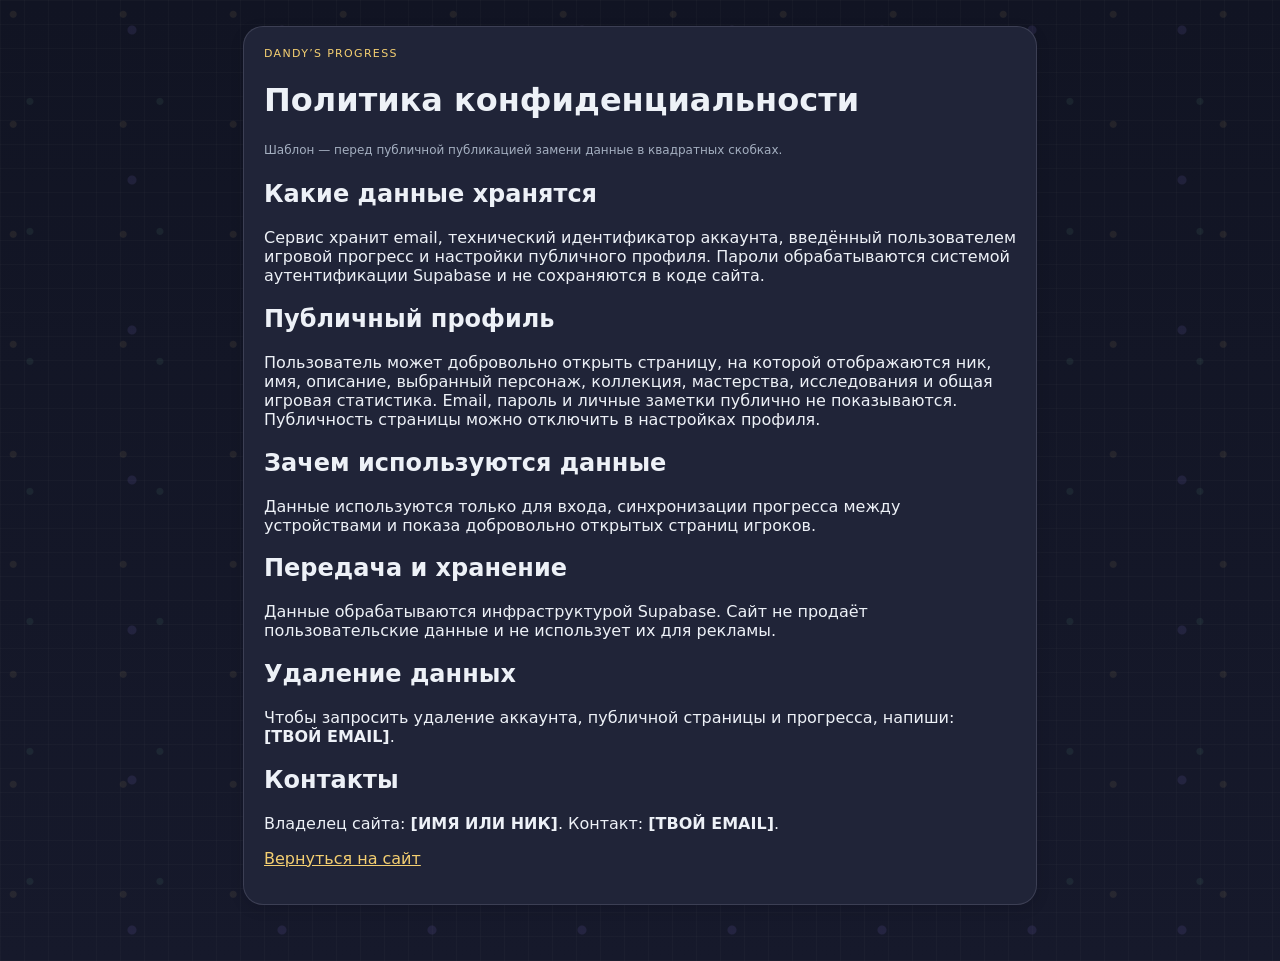
==== privacy.html @ 9b7c41fd "Add files via upload" ====
<!doctype html>
<html lang="ru">
<head>
  <meta charset="utf-8">
  <meta name="viewport" content="width=device-width,initial-scale=1">
  <title>Политика конфиденциальности — Dandy’s Progress</title>
  <link rel="stylesheet" href="styles.css">
</head>
<body>
  <main class="page active" style="max-width:850px">
    <div class="panel">
      <p class="eyebrow">Dandy’s Progress</p>
      <h1>Политика конфиденциальности</h1>
      <p class="note">Шаблон — перед публичной публикацией замени данные в квадратных скобках.</p>

      <h2>Какие данные хранятся</h2>
      <p>Сервис хранит email, технический идентификатор аккаунта, введённый пользователем игровой прогресс и настройки публичного профиля. Пароли обрабатываются системой аутентификации Supabase и не сохраняются в коде сайта.</p>

      <h2>Публичный профиль</h2>
      <p>Пользователь может добровольно открыть страницу, на которой отображаются ник, имя, описание, выбранный персонаж, коллекция, мастерства, исследования и общая игровая статистика. Email, пароль и личные заметки публично не показываются. Публичность страницы можно отключить в настройках профиля.</p>

      <h2>Зачем используются данные</h2>
      <p>Данные используются только для входа, синхронизации прогресса между устройствами и показа добровольно открытых страниц игроков.</p>

      <h2>Передача и хранение</h2>
      <p>Данные обрабатываются инфраструктурой Supabase. Сайт не продаёт пользовательские данные и не использует их для рекламы.</p>

      <h2>Удаление данных</h2>
      <p>Чтобы запросить удаление аккаунта, публичной страницы и прогресса, напиши: <strong>[ТВОЙ EMAIL]</strong>.</p>

      <h2>Контакты</h2>
      <p>Владелец сайта: <strong>[ИМЯ ИЛИ НИК]</strong>. Контакт: <strong>[ТВОЙ EMAIL]</strong>.</p>
      <p><a href="index.html" style="color:var(--accent-warm)">Вернуться на сайт</a></p>
    </div>
  </main>
</body>
</html>
---- styles.css ----
:root {
  --bg: #11131a;
  --bg-2: #171a22;
  --panel: #1b1f29;
  --panel-2: #222735;
  --panel-3: #2a3040;
  --panel-4: #31384b;
  --text: #edf1f7;
  --muted: #a4afc0;
  --muted-2: #7f8899;
  --line: #313847;
  --line-soft: rgba(255,255,255,.06);
  --accent: #8e79ff;
  --accent-strong: #775ef3;
  --accent-soft: rgba(142,121,255,.14);
  --accent-warm: #f5c56f;
  --green: #67d49b;
  --yellow: #f0c86c;
  --red: #ef8a91;
  --cyan: #7ec7ff;
  --shadow-sm: 0 4px 14px rgba(7, 10, 18, .14);
  --shadow-md: 0 10px 26px rgba(7, 10, 18, .22);
  --shadow-lg: 0 16px 40px rgba(7, 10, 18, .28);
  --radius-sm: 12px;
  --radius-md: 16px;
  --radius-lg: 22px;
  font-family: Inter, ui-sans-serif, system-ui, -apple-system, BlinkMacSystemFont, "Segoe UI", sans-serif;
}

* { box-sizing: border-box; }
html { color-scheme: dark; scroll-behavior: smooth; }
body {
  margin: 0;
  min-height: 100vh;
  color: var(--text);
  background:
    linear-gradient(rgba(255,255,255,.02) 1px, transparent 1px),
    linear-gradient(90deg, rgba(255,255,255,.02) 1px, transparent 1px),
    linear-gradient(180deg, #11131a 0%, #131722 100%);
  background-size: 22px 22px, 22px 22px, auto;
}

button, input, select, textarea { font: inherit; }
button { color: inherit; }
img { max-width: 100%; }

::-webkit-scrollbar { width: 10px; height: 10px; }
::-webkit-scrollbar-thumb { background: #394154; border-radius: 999px; }
::-webkit-scrollbar-track { background: #161921; }

.app-shell {
  min-height: 100vh;
  display: grid;
  grid-template-columns: 268px minmax(0, 1fr);
}

.sidebar {
  position: sticky;
  top: 0;
  height: 100vh;
  display: flex;
  flex-direction: column;
  padding: 22px 18px;
  background: rgba(23, 26, 34, .96);
  border-right: 1px solid var(--line);
  z-index: 20;
}

.brand {
  display: flex;
  align-items: center;
  gap: 12px;
  padding: 2px 8px 22px;
  margin-bottom: 10px;
  border-bottom: 1px solid var(--line-soft);
}

.brand-mark {
  width: 46px;
  height: 46px;
  border-radius: 14px;
  display: grid;
  place-items: center;
  background: #f1c96f;
  color: #242020;
  font-weight: 900;
  letter-spacing: .04em;
  box-shadow: inset 0 -3px 0 rgba(0,0,0,.16), var(--shadow-sm);
}

.brand strong {
  display: block;
  font-size: 15px;
  letter-spacing: -.01em;
}

.brand small {
  display: block;
  margin-top: 4px;
  color: var(--muted);
}

.nav {
  display: grid;
  gap: 6px;
}

.nav-btn {
  width: 100%;
  border: 1px solid transparent;
  background: transparent;
  padding: 12px 13px;
  border-radius: 14px;
  text-align: left;
  color: var(--muted);
  cursor: pointer;
  display: flex;
  align-items: center;
  gap: 12px;
  transition: background .18s ease, border-color .18s ease, color .18s ease, transform .18s ease;
}

.nav-btn span {
  width: 22px;
  text-align: center;
  color: var(--accent-warm);
  opacity: .85;
}

.nav-btn:hover {
  background: rgba(255,255,255,.03);
  border-color: var(--line-soft);
  color: var(--text);
}

.nav-btn.active {
  color: var(--text);
  background: rgba(142,121,255,.12);
  border-color: rgba(142,121,255,.28);
  box-shadow: inset 3px 0 0 var(--accent);
}

.sidebar-footer {
  margin-top: auto;
  padding: 16px 8px 4px;
  color: var(--muted-2);
  font-size: 12px;
  line-height: 1.55;
  border-top: 1px solid var(--line-soft);
}

.sidebar-footer .ghost-btn { display: none; margin-top: 12px; width: 100%; }

.main { min-width: 0; }

.topbar {
  position: sticky;
  top: 0;
  z-index: 10;
  display: flex;
  align-items: center;
  justify-content: space-between;
  gap: 16px;
  padding: 18px 28px;
  background: rgba(17, 19, 26, .94);
  border-bottom: 1px solid var(--line);
}

.topbar h1 {
  margin: 0 0 4px;
  font-size: 24px;
  letter-spacing: -.03em;
}

.topbar p {
  margin: 0;
  color: var(--muted);
  font-size: 13px;
}

.top-actions {
  display: flex;
  align-items: center;
  gap: 10px;
  flex-wrap: wrap;
  justify-content: flex-end;
}

.save-state {
  color: var(--muted);
  font-size: 12px;
}

.menu-btn {
  display: none;
  width: 42px;
  height: 42px;
  border-radius: 12px;
  border: 1px solid var(--line);
  background: var(--panel);
}

.page {
  display: none;
  max-width: 1480px;
  margin: 0 auto;
  padding: 26px 28px 56px;
}

.page.active {
  display: block;
  animation: fade .18s ease;
}

@keyframes fade {
  from { opacity: .35; transform: translateY(4px); }
}

.hero,
.panel,
.entity-card,
.achievement,
.data-card,
.dialog-card,
.stat-card,
.account-card,
.auth-notice {
  background: var(--panel);
  border: 1px solid var(--line);
  box-shadow: var(--shadow-sm);
}

.hero {
  position: relative;
  overflow: hidden;
  border-radius: 24px;
  padding: 26px;
  background:
    linear-gradient(180deg, rgba(255,255,255,.02), rgba(255,255,255,0)),
    var(--panel);
}

.hero::before {
  content: "";
  position: absolute;
  inset: 0 auto auto 0;
  width: 100%;
  height: 5px;
  background: linear-gradient(90deg, var(--accent), #bbaeff 58%, var(--accent-warm));
}

.hero::after {
  content: "fan tracker";
  position: absolute;
  top: 20px;
  right: 22px;
  font-size: 11px;
  letter-spacing: .12em;
  text-transform: uppercase;
  color: var(--muted-2);
}

.hero h2 {
  margin: 0 0 8px;
  max-width: 760px;
  font-size: 29px;
  line-height: 1.18;
  letter-spacing: -.03em;
}

.hero p {
  margin: 0;
  max-width: 760px;
  color: var(--muted);
  line-height: 1.65;
}

.eyebrow {
  margin: 0 0 10px;
  font-size: 11px;
  letter-spacing: .12em;
  text-transform: uppercase;
  color: var(--accent-warm);
}

.stat-grid {
  display: grid;
  grid-template-columns: repeat(4, minmax(0, 1fr));
  gap: 14px;
  margin: 18px 0;
}

.stat-card {
  position: relative;
  min-height: 118px;
  border-radius: 18px;
  padding: 18px;
  overflow: hidden;
}

.stat-card::before {
  content: "";
  position: absolute;
  top: 0;
  left: 0;
  width: 100%;
  height: 4px;
  background: linear-gradient(90deg, var(--accent) 0%, rgba(142,121,255,0) 100%);
}

.stat-card .label {
  color: var(--muted);
  font-size: 12px;
}

.stat-card .value {
  margin-top: 10px;
  font-size: 31px;
  font-weight: 800;
  letter-spacing: -.03em;
}

.stat-card .hint {
  margin-top: 6px;
  color: var(--muted-2);
  font-size: 11px;
  line-height: 1.4;
}

.stat-card .spark {
  position: absolute;
  top: 14px;
  right: 14px;
  font-size: 18px;
  opacity: .8;
  background: rgba(255,255,255,.03);
  border: 1px solid var(--line-soft);
  border-radius: 10px;
  width: 34px;
  height: 34px;
  display: grid;
  place-items: center;
}

.grid-2 {
  display: grid;
  grid-template-columns: minmax(0, 1.25fr) minmax(280px, .75fr);
  gap: 18px;
}

.panel {
  border-radius: 20px;
  padding: 20px;
}

.panel-head {
  display: flex;
  align-items: flex-start;
  justify-content: space-between;
  gap: 14px;
  margin-bottom: 16px;
}

.panel h3 {
  margin: 0;
  font-size: 17px;
  letter-spacing: -.01em;
}

.panel-sub {
  margin-top: 4px;
  color: var(--muted);
  font-size: 12px;
}

.toolbar {
  display: flex;
  align-items: center;
  gap: 10px;
  flex-wrap: wrap;
  margin-bottom: 18px;
}

.search { flex: 1 1 240px; }
.search input { width: 100%; }

input,
select,
textarea {
  width: 100%;
  border: 1px solid var(--line);
  background: var(--panel-2);
  color: var(--text);
  border-radius: 12px;
  padding: 11px 12px;
  outline: none;
  transition: border-color .18s ease, box-shadow .18s ease, background .18s ease;
}

input:hover,
select:hover,
textarea:hover { background: var(--panel-3); }

input:focus,
select:focus,
textarea:focus {
  border-color: rgba(142,121,255,.75);
  box-shadow: 0 0 0 3px rgba(142,121,255,.12);
  background: var(--panel-3);
}

.filter-tabs {
  display: flex;
  flex-wrap: wrap;
  gap: 6px;
}

.filter-btn {
  border: 1px solid var(--line);
  background: var(--panel);
  color: var(--muted);
  padding: 8px 12px;
  border-radius: 999px;
  cursor: pointer;
}

.filter-btn:hover {
  border-color: var(--panel-4);
  color: var(--text);
}

.filter-btn.active {
  color: #17131f;
  background: var(--accent-warm);
  border-color: transparent;
  font-weight: 700;
}

.card-grid {
  display: grid;
  grid-template-columns: repeat(auto-fill, minmax(254px, 1fr));
  gap: 14px;
}

.entity-card {
  border-radius: 18px;
  padding: 16px;
  display: flex;
  flex-direction: column;
  gap: 14px;
  transition: transform .18s ease, border-color .18s ease, box-shadow .18s ease;
}

.entity-card:hover {
  transform: translateY(-2px);
  border-color: rgba(142,121,255,.22);
  box-shadow: var(--shadow-md);
}

.entity-top {
  display: flex;
  align-items: center;
  gap: 12px;
}

.avatar {
  flex: 0 0 auto;
  width: 48px;
  height: 48px;
  display: grid;
  place-items: center;
  border-radius: 14px;
  font-weight: 900;
  background: #f1c96f;
  color: #26201f;
  border: 1px solid rgba(255,255,255,.06);
}

.avatar.twisted {
  background: #b16a9a;
  color: #fff;
}

.entity-name {
  min-width: 0;
}

.entity-name strong {
  display: block;
  font-size: 14px;
  white-space: nowrap;
  overflow: hidden;
  text-overflow: ellipsis;
}

.entity-name small {
  color: var(--muted);
}

.badges {
  margin-left: auto;
  display: flex;
  gap: 5px;
  flex-wrap: wrap;
  justify-content: flex-end;
}

.badge {
  border-radius: 999px;
  border: 1px solid var(--line);
  padding: 4px 7px;
  font-size: 10px;
  color: var(--muted);
  background: rgba(255,255,255,.02);
}

.badge.good {
  color: var(--green);
  border-color: rgba(103,212,155,.25);
  background: rgba(103,212,155,.08);
}

.badge.warn { color: var(--yellow); }
.badge.pink { color: #f3b0cf; }

.check-row {
  display: grid;
  grid-template-columns: repeat(3, 1fr);
  gap: 7px;
}

.check-chip { position: relative; }
.check-chip input { position: absolute; opacity: 0; pointer-events: none; }

.check-chip span {
  display: block;
  border: 1px solid var(--line);
  border-radius: 11px;
  padding: 8px 7px;
  text-align: center;
  font-size: 11px;
  color: var(--muted);
  cursor: pointer;
  user-select: none;
  background: var(--panel-2);
}

.check-chip input:checked + span {
  color: #102314;
  background: var(--green);
  border-color: transparent;
  font-weight: 700;
}

.progress-wrap { display: grid; gap: 7px; }

.progress-meta {
  display: flex;
  justify-content: space-between;
  gap: 10px;
  color: var(--muted);
  font-size: 11px;
}

.progress {
  height: 8px;
  background: rgba(255,255,255,.06);
  border-radius: 999px;
  overflow: hidden;
}

.progress > span {
  display: block;
  height: 100%;
  border-radius: inherit;
  background: linear-gradient(90deg, var(--accent), #b19eff);
}

.card-actions {
  display: flex;
  gap: 8px;
  margin-top: auto;
}

.card-actions button { flex: 1; }

.primary-btn,
.secondary-btn,
.danger-btn,
.ghost-btn,
.icon-btn {
  border-radius: 12px;
  padding: 10px 14px;
  border: 1px solid transparent;
  cursor: pointer;
  transition: transform .15s ease, background .18s ease, border-color .18s ease, filter .18s ease;
}

.primary-btn:hover,
.secondary-btn:hover,
.danger-btn:hover,
.ghost-btn:hover,
.icon-btn:hover { transform: translateY(-1px); }

.primary-btn {
  color: #17131f;
  font-weight: 800;
  background: var(--accent-warm);
  box-shadow: inset 0 -2px 0 rgba(0,0,0,.16);
}

.primary-btn:hover { filter: brightness(1.05); }
.primary-btn.compact { padding: 8px 12px; }

.secondary-btn {
  background: var(--panel-3);
  border-color: var(--line);
}

.ghost-btn {
  background: transparent;
  border-color: var(--line);
  color: var(--muted);
}

.danger-btn {
  color: var(--red);
  background: rgba(239,138,145,.08);
  border-color: rgba(239,138,145,.24);
}

.icon-btn {
  width: 38px;
  height: 38px;
  padding: 0;
  font-size: 22px;
  background: var(--panel-2);
  border-color: var(--line);
}

.research-row {
  display: flex;
  align-items: center;
  gap: 8px;
}

.research-row input[type=number] {
  width: 78px;
  text-align: center;
}

.research-row input[type=range] {
  flex: 1;
  padding: 0;
  accent-color: var(--accent);
}

.achievement-list {
  display: grid;
  gap: 10px;
}

.achievement {
  display: grid;
  grid-template-columns: auto 1fr minmax(150px, 260px) auto;
  gap: 14px;
  align-items: center;
  border-radius: 16px;
  padding: 14px;
}

.achievement.done {
  border-color: rgba(103,212,155,.26);
  opacity: .8;
}

.achievement-check {
  width: 24px;
  height: 24px;
  accent-color: var(--green);
}

.achievement h4 {
  margin: 0 0 4px;
  font-size: 14px;
}

.achievement p {
  margin: 0;
  color: var(--muted);
  font-size: 11px;
}

.achievement .tier {
  font-size: 10px;
  color: var(--yellow);
}

.achievement-progress {
  display: grid;
  gap: 5px;
}

.inline-progress {
  display: flex;
  align-items: center;
  gap: 7px;
}

.inline-progress input {
  width: 90px;
  padding: 7px 8px;
}

.empty {
  text-align: center;
  color: var(--muted);
  padding: 40px 20px;
  border: 1px dashed var(--line);
  border-radius: 18px;
}

.list-mini {
  display: grid;
  gap: 10px;
}

.mini-row {
  display: grid;
  grid-template-columns: 1fr auto;
  gap: 12px;
  padding: 10px 0;
  border-bottom: 1px solid var(--line-soft);
}

.mini-row:last-child { border-bottom: 0; }

.mini-row small {
  display: block;
  margin-top: 3px;
  color: var(--muted);
}

.dialog {
  width: min(820px, calc(100vw - 26px));
  max-height: calc(100vh - 30px);
  padding: 0;
  border: 0;
  background: transparent;
}

.dialog::backdrop {
  background: rgba(7, 9, 15, .72);
  backdrop-filter: blur(4px);
}

.dialog-card {
  border-radius: 22px;
  padding: 22px;
  max-height: calc(100vh - 30px);
  overflow: auto;
  box-shadow: var(--shadow-lg);
}

.dialog-head {
  display: flex;
  align-items: flex-start;
  justify-content: space-between;
  gap: 16px;
  margin-bottom: 20px;
}

.dialog-head h2 { margin: 3px 0 0; }
.dialog-actions { display: flex; justify-content: flex-end; gap: 10px; margin-top: 20px; }
.mastery-head { display: flex; gap: 10px; flex-wrap: wrap; margin-bottom: 18px; }
.task-list { display: grid; gap: 10px; }

.task-row {
  display: grid;
  grid-template-columns: minmax(180px, 1fr) 100px 20px 100px 38px;
  gap: 8px;
  align-items: center;
}

.task-row .task-label {
  font-size: 13px;
  line-height: 1.45;
}

.task-row .slash {
  text-align: center;
  color: var(--muted);
}

.task-row input { width: 100%; }
.task-row .remove-task { padding: 0; height: 38px; }

.form-grid {
  display: grid;
  grid-template-columns: 1fr 1fr;
  gap: 14px;
}

.form-grid label {
  display: grid;
  gap: 7px;
  color: var(--muted);
  font-size: 12px;
}

.span-2 { grid-column: span 2; }

.data-actions {
  display: grid;
  grid-template-columns: repeat(3, 1fr);
  gap: 12px;
}

.data-card {
  border-radius: 16px;
  padding: 18px;
  background: var(--panel-2);
}

.data-card h4 { margin: 0 0 7px; }

.data-card p {
  min-height: 54px;
  color: var(--muted);
  font-size: 12px;
  line-height: 1.55;
}

.note {
  color: var(--muted);
  font-size: 12px;
  line-height: 1.6;
}

.toast {
  position: fixed;
  right: 18px;
  bottom: 18px;
  z-index: 99;
  padding: 12px 15px;
  border-radius: 12px;
  background: var(--panel-3);
  border: 1px solid var(--line);
  box-shadow: var(--shadow-lg);
  animation: toastIn .2s ease;
}

@keyframes toastIn {
  from { opacity: 0; transform: translateY(8px); }
}

/* artwork and cloud accounts */
.account-btn { white-space: nowrap; }

.entity-image {
  width: 64px;
  height: 64px;
  padding: 5px;
  overflow: hidden;
  border-radius: 16px;
  background: linear-gradient(180deg, #2a3040, #232837);
  border: 1px solid var(--line);
}

.entity-image.twisted {
  background: linear-gradient(180deg, #433052, #33283f);
}

.entity-image img {
  display: block;
  width: 100%;
  height: 100%;
  object-fit: contain;
  filter: drop-shadow(0 4px 7px rgba(0,0,0,.35));
}

.entity-image span {
  width: 100%;
  height: 100%;
  display: none;
  place-items: center;
  font-weight: 900;
  color: var(--text);
}

.entity-image span:not([hidden]) { display: grid; }

.auth-dialog { width: min(560px, calc(100vw - 26px)); }
.auth-view { display: grid; gap: 16px; }

.auth-notice {
  border-radius: 16px;
  padding: 17px;
  background: var(--panel-2);
}

.auth-notice p {
  margin: 8px 0 0;
  color: var(--muted);
  line-height: 1.55;
}

.auth-notice code { color: var(--cyan); }
.auth-actions { flex-wrap: wrap; }
.auth-actions button { min-width: 150px; }

.auth-message {
  min-height: 20px;
  margin-top: 12px;
  color: var(--yellow);
  font-size: 12px;
  line-height: 1.5;
}

.auth-message.error { color: var(--red); }
.auth-message.good { color: var(--green); }

.account-card {
  display: flex;
  align-items: center;
  gap: 14px;
  border-radius: 16px;
  padding: 16px;
  background: var(--panel-2);
}

.account-avatar {
  width: 48px;
  height: 48px;
  display: grid;
  place-items: center;
  border-radius: 15px;
  font-size: 20px;
  font-weight: 900;
  color: #1f1b22;
  background: var(--accent-warm);
}

.account-card small {
  display: block;
  margin-top: 5px;
  color: var(--muted);
}

.cloud-panel { border-color: rgba(126,199,255,.24); }

@media (max-width: 1100px) {
  .stat-grid { grid-template-columns: repeat(2, 1fr); }
  .grid-2 { grid-template-columns: 1fr; }
  .data-actions { grid-template-columns: 1fr; }
}

@media (max-width: 760px) {
  .app-shell { grid-template-columns: 1fr; }

  .sidebar {
    position: fixed;
    left: 0;
    top: 0;
    width: min(310px, 88vw);
    transform: translateX(-105%);
    transition: transform .22s ease;
    box-shadow: var(--shadow-lg);
  }

  .sidebar.open { transform: translateX(0); }
  .sidebar-footer .ghost-btn { display: block; }
  .menu-btn { display: block; flex: 0 0 auto; }

  .topbar {
    padding: 16px;
    align-items: flex-start;
  }

  .topbar h1 { font-size: 20px; }
  .topbar p, .save-state { display: none; }
  .page { padding: 18px 14px 48px; }
  .hero { padding: 20px; }
  .hero h2 { font-size: 22px; }
  .hero::after { display: none; }
  .stat-grid { grid-template-columns: 1fr 1fr; gap: 10px; }
  .stat-card { min-height: 104px; padding: 15px; }
  .stat-card .value { font-size: 24px; }
  .achievement { grid-template-columns: auto 1fr; }
  .achievement-progress, .achievement .tier { grid-column: 2; }
  .task-row { grid-template-columns: 1fr 72px 14px 72px 38px; }
  .task-row .task-label { grid-column: 1 / -1; }
}

@media (max-width: 470px) {
  .stat-grid { grid-template-columns: 1fr; }
  .check-row { grid-template-columns: 1fr; }
  .form-grid { grid-template-columns: 1fr; }
  .span-2 { grid-column: auto; }
  .top-actions .primary-btn { display: none; }
  .account-btn { padding: 8px 9px; font-size: 12px; }
  .entity-image { width: 56px; height: 56px; }
  .card-grid { grid-template-columns: 1fr; }
}

/* Version 5 — Gardenview fan-site skin and public player pages */
:root {
  --bg: #111423;
  --bg-2: #171a2a;
  --panel: #202438;
  --panel-2: #282d43;
  --panel-3: #313750;
  --panel-4: #3b425d;
  --line: rgba(223, 228, 255, .14);
  --line-soft: rgba(223, 228, 255, .07);
  --accent: #9d87ff;
  --accent-strong: #8068eb;
  --accent-soft: rgba(157, 135, 255, .16);
  --accent-warm: #f4cf71;
  --green: #7ed8a8;
  --cyan: #83d5df;
  --red: #f08d9d;
}

body {
  background:
    radial-gradient(circle at 12% 13%, rgba(244, 207, 113, .08) 0 3px, transparent 4px),
    radial-gradient(circle at 88% 20%, rgba(157, 135, 255, .10) 0 4px, transparent 5px),
    radial-gradient(circle at 23% 78%, rgba(126, 216, 168, .08) 0 3px, transparent 4px),
    linear-gradient(rgba(255,255,255,.018) 1px, transparent 1px),
    linear-gradient(90deg, rgba(255,255,255,.018) 1px, transparent 1px),
    linear-gradient(180deg, #111423 0%, #16192b 100%);
  background-size: 110px 110px, 150px 150px, 130px 130px, 24px 24px, 24px 24px, auto;
}

.sidebar {
  background:
    linear-gradient(180deg, rgba(72, 55, 105, .22), transparent 180px),
    rgba(25, 28, 45, .98);
}

.brand-mark {
  position: relative;
  transform: rotate(-2deg);
  border: 2px solid rgba(47, 39, 31, .35);
  background: #f4cf71;
  box-shadow: inset 0 -4px 0 rgba(81, 63, 30, .22), 4px 5px 0 rgba(9, 11, 20, .25);
}

.brand-mark::after {
  content: "";
  position: absolute;
  width: 7px;
  height: 7px;
  border-radius: 50%;
  top: 5px;
  right: 5px;
  background: #9d87ff;
  border: 1px solid rgba(0,0,0,.18);
}

.brand strong { font-family: Georgia, "Times New Roman", serif; font-size: 17px; }
.nav-btn.active { background: rgba(157, 135, 255, .15); }
.nav-btn span { color: #f4cf71; font-size: 16px; }

.topbar {
  background: rgba(17, 20, 35, .95);
  box-shadow: 0 5px 18px rgba(4, 6, 13, .14);
}

.topbar::after {
  content: "";
  position: absolute;
  left: 0;
  right: 0;
  bottom: -1px;
  height: 2px;
  background: linear-gradient(90deg, #f4cf71 0 22%, #9d87ff 22% 51%, #7ed8a8 51% 75%, #ef9ab6 75%);
  opacity: .65;
}

.hero {
  min-height: 180px;
  background:
    radial-gradient(circle at 92% 15%, rgba(244, 207, 113, .14) 0 75px, transparent 76px),
    radial-gradient(circle at 83% 100%, rgba(126, 216, 168, .09) 0 95px, transparent 96px),
    linear-gradient(145deg, rgba(157, 135, 255, .13), rgba(255,255,255,.01) 52%),
    var(--panel);
}

.hero::before {
  height: 7px;
  background: repeating-linear-gradient(90deg, #f4cf71 0 52px, #9d87ff 52px 104px, #7ed8a8 104px 156px, #ef9ab6 156px 208px);
}

.hero::after {
  content: "GARDENVIEW ARCHIVE";
  padding: 6px 9px;
  border-radius: 8px;
  border: 1px dashed rgba(244,207,113,.35);
  background: rgba(17,20,35,.42);
  transform: rotate(2deg);
}

.hero h2,
.community-hero h2 {
  font-family: Georgia, "Times New Roman", serif;
  font-weight: 700;
}

.entity-card {
  position: relative;
  overflow: hidden;
  background:
    linear-gradient(180deg, rgba(255,255,255,.025), transparent 80px),
    var(--panel);
}

.entity-card::before {
  content: "";
  position: absolute;
  left: 0;
  top: 0;
  bottom: 0;
  width: 4px;
  background: linear-gradient(180deg, #9d87ff, #f4cf71);
  opacity: .75;
}

.entity-image {
  background:
    radial-gradient(circle at 50% 95%, rgba(244,207,113,.12), transparent 48%),
    linear-gradient(180deg, #303650, #252a40);
  box-shadow: inset 0 0 0 2px rgba(255,255,255,.025), 3px 4px 0 rgba(9,11,19,.22);
}

.entity-image.twisted {
  background:
    radial-gradient(circle at 50% 95%, rgba(239,141,157,.12), transparent 48%),
    linear-gradient(180deg, #49334f, #32293d);
}

.primary-btn {
  border: 1px solid rgba(69, 52, 22, .22);
  box-shadow: inset 0 -3px 0 rgba(76,56,21,.20), 2px 3px 0 rgba(8,10,18,.16);
}

.secondary-btn,
.ghost-btn,
.filter-btn,
.check-chip span {
  box-shadow: inset 0 -1px 0 rgba(0,0,0,.10);
}

.stat-card:nth-child(4n+1)::before { background: linear-gradient(90deg, #f4cf71, transparent); }
.stat-card:nth-child(4n+2)::before { background: linear-gradient(90deg, #9d87ff, transparent); }
.stat-card:nth-child(4n+3)::before { background: linear-gradient(90deg, #7ed8a8, transparent); }
.stat-card:nth-child(4n+4)::before { background: linear-gradient(90deg, #ef9ab6, transparent); }

/* Community */
.community-hero {
  position: relative;
  min-height: 255px;
  display: grid;
  grid-template-columns: minmax(0, 1fr) auto;
  align-items: center;
  gap: 24px;
  padding: 30px;
  border-radius: 25px;
  overflow: hidden;
  border: 1px solid var(--line);
  background:
    radial-gradient(circle at 92% 8%, rgba(244,207,113,.18) 0 105px, transparent 106px),
    radial-gradient(circle at 75% 110%, rgba(126,216,168,.13) 0 125px, transparent 126px),
    linear-gradient(135deg, rgba(157,135,255,.19), rgba(239,154,182,.06) 54%, rgba(244,207,113,.05)),
    var(--panel);
  box-shadow: var(--shadow-md);
}

.community-hero::before {
  content: "";
  position: absolute;
  inset: 14px;
  border: 1px dashed rgba(244,207,113,.20);
  border-radius: 18px;
  pointer-events: none;
}

.community-copy { position: relative; z-index: 1; max-width: 710px; }
.community-hero h2 { margin: 0 0 10px; font-size: 36px; letter-spacing: -.035em; }
.community-hero p:not(.eyebrow) { color: var(--muted); line-height: 1.65; max-width: 660px; }
.community-actions { display: flex; flex-wrap: wrap; gap: 10px; margin-top: 20px; }

.community-mascots {
  position: relative;
  z-index: 1;
  display: flex;
  align-items: flex-end;
  padding-right: 18px;
}

.community-mascots .entity-image {
  width: 92px;
  height: 112px;
  border-radius: 20px 20px 14px 14px;
  background: rgba(32,36,56,.78);
  transform: rotate(-5deg);
}

.community-mascots .entity-image:nth-child(2) { transform: translateY(-14px) rotate(2deg); margin-left: -13px; z-index: 2; }
.community-mascots .entity-image:nth-child(3) { transform: rotate(6deg); margin-left: -14px; }

.community-toolbar {
  display: flex;
  align-items: center;
  gap: 12px;
  margin: 18px 0;
}

.community-toolbar .search { flex: 1; }
.community-count { flex: 0 0 auto; color: var(--muted); font-size: 12px; }

.player-grid {
  display: grid;
  grid-template-columns: repeat(auto-fill, minmax(280px, 1fr));
  gap: 15px;
}

.player-card {
  position: relative;
  min-height: 310px;
  display: flex;
  flex-direction: column;
  overflow: hidden;
  border-radius: 20px;
  border: 1px solid var(--line);
  background: var(--panel);
  box-shadow: var(--shadow-sm);
  cursor: pointer;
  transition: transform .18s ease, box-shadow .18s ease, border-color .18s ease;
}

.player-card:hover,
.player-card:focus-visible {
  transform: translateY(-3px) rotate(-.2deg);
  border-color: rgba(244,207,113,.32);
  box-shadow: var(--shadow-md);
  outline: none;
}

.player-card-cover {
  height: 52px;
  display: flex;
  align-items: center;
  justify-content: flex-end;
  padding: 0 14px;
  background:
    repeating-linear-gradient(135deg, rgba(255,255,255,.035) 0 10px, transparent 10px 20px),
    linear-gradient(90deg, rgba(157,135,255,.42), rgba(126,216,168,.24));
  border-bottom: 1px solid var(--line);
}

.player-card-cover span {
  padding: 5px 7px;
  border-radius: 7px;
  border: 1px dashed rgba(255,255,255,.20);
  color: rgba(255,255,255,.62);
  font-size: 9px;
  letter-spacing: .13em;
}

.player-card-main {
  display: flex;
  align-items: center;
  gap: 12px;
  padding: 15px 16px 6px;
}

.player-card-main .entity-image {
  width: 68px;
  height: 68px;
  margin-top: -32px;
  border: 3px solid var(--panel);
  box-shadow: 3px 4px 0 rgba(7,9,16,.25);
}

.player-identity { min-width: 0; }
.player-identity strong { display: block; font-size: 16px; overflow: hidden; text-overflow: ellipsis; white-space: nowrap; }
.player-identity small { color: var(--muted); }
.online-pin { margin-left: auto; width: 10px; height: 10px; border-radius: 50%; background: var(--green); box-shadow: 0 0 0 4px rgba(126,216,168,.10); }

.player-bio {
  flex: 1;
  min-height: 58px;
  margin: 8px 16px;
  color: var(--muted);
  font-size: 12px;
  line-height: 1.55;
}

.player-stats {
  display: grid;
  grid-template-columns: 1fr 1fr;
  gap: 7px;
  padding: 0 16px 14px;
}

.player-stats span {
  padding: 8px 9px;
  border-radius: 10px;
  background: var(--panel-2);
  border: 1px solid var(--line-soft);
  color: var(--muted);
  font-size: 11px;
}

.player-stats b { color: var(--text); }
.player-card > button { margin: 0 16px 16px; }

.community-state {
  min-height: 275px;
  display: flex;
  flex-direction: column;
  align-items: center;
  justify-content: center;
  text-align: center;
  gap: 8px;
  padding: 30px;
  border: 1px dashed var(--line);
  border-radius: 20px;
  color: var(--muted);
  background: rgba(32,36,56,.58);
}

.community-state strong { color: var(--text); font-size: 18px; }
.community-state span { max-width: 520px; line-height: 1.55; }
.community-state button { margin-top: 10px; }
.loader-token { width: 58px; height: 58px; display: grid; place-items: center; margin-bottom: 7px; border-radius: 18px; color: #251f1b; font-weight: 900; background: var(--accent-warm); box-shadow: 4px 5px 0 rgba(8,10,18,.22); transform: rotate(-3deg); }

/* Public profile editor */
.profile-dialog { width: min(900px, calc(100vw - 24px)); }
.profile-editor-grid { display: grid; grid-template-columns: 260px minmax(0,1fr); gap: 20px; align-items: stretch; }
.profile-fields { align-content: start; }
.profile-toggle { display: flex !important; align-items: center; gap: 10px; align-self: end; padding: 10px 0; color: var(--text) !important; }
.profile-toggle input { width: 19px; height: 19px; accent-color: var(--green); }

.profile-preview {
  position: relative;
  min-height: 320px;
  display: flex;
  flex-direction: column;
  align-items: center;
  text-align: center;
  padding: 24px 18px;
  border-radius: 20px;
  border: 1px solid var(--line);
  background:
    radial-gradient(circle at 50% 15%, rgba(244,207,113,.15), transparent 34%),
    linear-gradient(180deg, rgba(157,135,255,.14), transparent 54%),
    var(--panel-2);
}

.preview-label { position: absolute; top: 12px; left: 12px; color: var(--muted-2); font-size: 9px; letter-spacing: .12em; text-transform: uppercase; }
.preview-avatar { margin-top: 28px; }
.preview-avatar .entity-image { width: 105px; height: 105px; border-radius: 28px; }
.profile-preview > strong { margin-top: 14px; font-size: 19px; }
.profile-preview > small { color: var(--muted); margin-top: 3px; }
.profile-preview > p { min-height: 55px; color: var(--muted); font-size: 12px; line-height: 1.5; }
.preview-stats { width: 100%; display: flex; justify-content: center; flex-wrap: wrap; gap: 7px; margin-top: auto; }
.preview-stats span { padding: 7px 9px; border-radius: 999px; background: rgba(255,255,255,.04); border: 1px solid var(--line-soft); color: var(--muted); font-size: 10px; }

/* Viewed profile */
.public-profile-dialog { width: min(1050px, calc(100vw - 24px)); }
.public-profile-head { display: grid; grid-template-columns: auto minmax(0,1fr) auto; align-items: center; gap: 16px; padding: 18px; border-radius: 18px; border: 1px solid var(--line); background: linear-gradient(100deg, rgba(157,135,255,.14), rgba(244,207,113,.05)), var(--panel-2); }
.public-profile-avatar .entity-image { width: 95px; height: 95px; border-radius: 25px; }
.public-profile-copy > span { color: var(--accent-warm); font-size: 12px; }
.public-profile-copy p { margin: 7px 0 0; color: var(--muted); line-height: 1.6; }
.public-stat-grid { margin: 16px 0; }
.public-profile-section { margin-top: 16px; padding: 18px; border: 1px solid var(--line); border-radius: 18px; background: var(--panel-2); }
.public-entity-grid { display: grid; grid-template-columns: repeat(auto-fill, minmax(185px,1fr)); gap: 9px; }
.public-entity { display: flex; align-items: center; gap: 9px; padding: 9px; border-radius: 13px; border: 1px solid var(--line-soft); background: rgba(255,255,255,.025); }
.public-entity .entity-image { width: 50px; height: 50px; border-radius: 13px; box-shadow: none; }
.public-entity span { min-width: 0; }
.public-entity b, .public-entity small { display: block; overflow: hidden; text-overflow: ellipsis; white-space: nowrap; }
.public-entity small { margin-top: 3px; color: var(--muted); font-size: 10px; }
.public-research-list { display: grid; grid-template-columns: repeat(auto-fill, minmax(250px,1fr)); gap: 9px; }
.public-research-row { display: grid; grid-template-columns: 54px 1fr; align-items: center; gap: 10px; padding: 10px; border-radius: 13px; border: 1px solid var(--line-soft); background: rgba(255,255,255,.025); }
.public-research-row .entity-image { width: 54px; height: 54px; border-radius: 14px; box-shadow: none; }
.public-research-row b, .public-research-row small { display: block; }
.public-research-row small { margin: 3px 0 7px; color: var(--muted); font-size: 10px; }
.public-updated { margin: 14px 0 0; text-align: right; color: var(--muted-2); font-size: 10px; }
.compact-empty { padding: 20px; }

@media (max-width: 820px) {
  .community-hero { grid-template-columns: 1fr; padding: 23px; }
  .community-mascots { position: absolute; right: 8px; bottom: -44px; opacity: .26; }
  .community-copy { padding-right: 0; }
  .profile-editor-grid { grid-template-columns: 1fr; }
  .profile-preview { min-height: 250px; }
  .public-profile-head { grid-template-columns: auto 1fr; }
  .public-profile-head > button { grid-column: 1 / -1; }
}

@media (max-width: 560px) {
  .community-hero h2 { font-size: 29px; }
  .community-toolbar { align-items: stretch; flex-direction: column; }
  .community-count { padding-left: 3px; }
  .player-grid { grid-template-columns: 1fr; }
  .public-profile-head { grid-template-columns: 1fr; text-align: center; }
  .public-profile-avatar { display: flex; justify-content: center; }
  .public-entity-grid, .public-research-list { grid-template-columns: 1fr; }
}
.hero-actions { display:flex; flex-wrap:wrap; gap:10px; margin-top:20px; }
.privacy-link { display:inline-block; margin-top:8px; color:var(--muted); text-decoration:none; border-bottom:1px dotted var(--line); }
.privacy-link:hover { color:var(--accent-warm); }
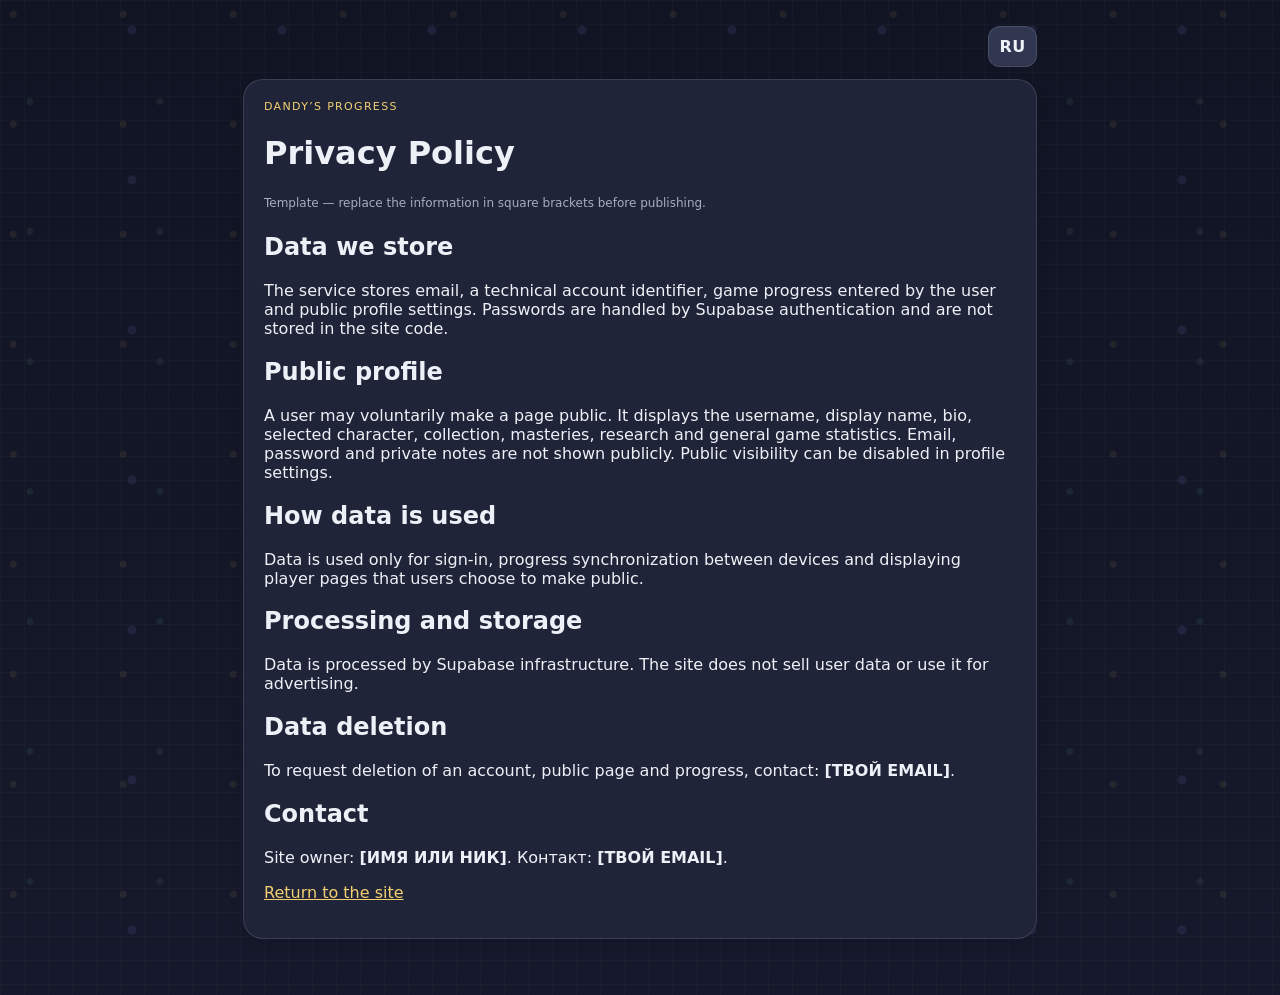
==== commit 7fcf9670: "Обновление сайта до v10" ====
--- a/privacy.html
+++ b/privacy.html
@@ -8,6 +8,9 @@
 </head>
 <body>
   <main class="page active" style="max-width:850px">
+    <div style="display:flex;justify-content:flex-end;margin-bottom:12px">
+      <button class="secondary-btn compact language-toggle" id="languageToggle" type="button" title="Switch to English" aria-label="Switch to English">EN</button>
+    </div>
     <div class="panel">
       <p class="eyebrow">Dandy’s Progress</p>
       <h1>Политика конфиденциальности</h1>
@@ -33,5 +36,10 @@
       <p><a href="index.html" style="color:var(--accent-warm)">Вернуться на сайт</a></p>
     </div>
   </main>
+  <script src="i18n.js"></script>
+  <script>
+    document.getElementById('languageToggle').addEventListener('click', () => window.I18N.toggle());
+    window.addEventListener('dandys-language-change', () => window.I18N.translate(document));
+  </script>
 </body>
 </html>
--- a/styles.css
+++ b/styles.css
@@ -941,6 +941,14 @@
   background: var(--accent-warm);
 }
 
+.account-avatar img {
+  width: 100%;
+  height: 100%;
+  display: block;
+  object-fit: cover;
+  border-radius: inherit;
+}
+
 .account-card small {
   display: block;
   margin-top: 5px;
@@ -1341,6 +1349,7 @@
 .profile-dialog { width: min(900px, calc(100vw - 24px)); }
 .profile-editor-grid { display: grid; grid-template-columns: 260px minmax(0,1fr); gap: 20px; align-items: stretch; }
 .profile-fields { align-content: start; }
+.field-help { margin: -2px 0 0; color: var(--muted-2); font-size: 10px; line-height: 1.5; }
 .profile-toggle { display: flex !important; align-items: center; gap: 10px; align-self: end; padding: 10px 0; color: var(--text) !important; }
 .profile-toggle input { width: 19px; height: 19px; accent-color: var(--green); }
 
@@ -1413,3 +1422,331 @@
 .hero-actions { display:flex; flex-wrap:wrap; gap:10px; margin-top:20px; }
 .privacy-link { display:inline-block; margin-top:8px; color:var(--muted); text-decoration:none; border-bottom:1px dotted var(--line); }
 .privacy-link:hover { color:var(--accent-warm); }
+
+/* Version 6: community rankings and profile comparison */
+.community-tabs {
+  display: flex;
+  gap: 8px;
+  margin: 18px 0;
+  padding: 6px;
+  border: 1px solid var(--line);
+  border-radius: 16px;
+  background: rgba(26,30,47,.84);
+  overflow-x: auto;
+}
+
+.community-tab {
+  flex: 1 0 auto;
+  min-width: 130px;
+  padding: 10px 15px;
+  border: 1px solid transparent;
+  border-radius: 11px;
+  background: transparent;
+  color: var(--muted);
+  cursor: pointer;
+  font-weight: 700;
+}
+
+.community-tab:hover { color: var(--text); background: rgba(255,255,255,.035); }
+.community-tab.active {
+  color: #251f1b;
+  background: var(--accent-warm);
+  border-color: rgba(0,0,0,.08);
+  box-shadow: inset 0 -2px 0 rgba(72,56,25,.22);
+}
+
+.player-card-cover { justify-content: space-between; }
+.player-card-cover b {
+  color: #f8f2da;
+  font-size: 11px;
+  font-weight: 800;
+  text-shadow: 0 1px 2px rgba(0,0,0,.35);
+}
+
+.player-card-actions {
+  display: grid;
+  grid-template-columns: 1fr 1fr;
+  gap: 8px;
+  margin: 0 16px 16px;
+}
+
+.player-card-actions button { margin: 0; }
+.player-card > button { margin: 0; }
+
+.leaderboard-panel,
+.compare-panel {
+  border: 1px solid var(--line);
+  border-radius: 21px;
+  background: var(--panel);
+  box-shadow: var(--shadow-sm);
+  overflow: hidden;
+}
+
+.leaderboard-head {
+  display: flex;
+  align-items: end;
+  justify-content: space-between;
+  gap: 18px;
+  padding: 20px;
+  border-bottom: 1px solid var(--line);
+  background: linear-gradient(100deg, rgba(157,135,255,.10), rgba(244,207,113,.04)), var(--panel-2);
+}
+
+.leaderboard-head h3 { margin: 0 0 6px; font-size: 21px; }
+.leaderboard-head p { margin: 0; color: var(--muted); font-size: 12px; line-height: 1.55; }
+.leaderboard-head label { width: min(300px, 100%); color: var(--muted); font-size: 11px; display: grid; gap: 6px; }
+
+.leaderboard-list { display: grid; }
+.leaderboard-row {
+  display: grid;
+  grid-template-columns: 46px 58px minmax(0,1fr) minmax(130px,auto);
+  gap: 12px;
+  align-items: center;
+  padding: 13px 18px;
+  border-bottom: 1px solid var(--line-soft);
+  cursor: pointer;
+  transition: background .16s ease, transform .16s ease;
+}
+
+.leaderboard-row:last-child { border-bottom: 0; }
+.leaderboard-row:hover,
+.leaderboard-row:focus-visible { background: rgba(255,255,255,.03); outline: none; }
+.leaderboard-row .entity-image { width: 56px; height: 56px; border-radius: 15px; box-shadow: none; }
+.rank-number {
+  width: 34px;
+  height: 34px;
+  display: grid;
+  place-items: center;
+  border-radius: 11px;
+  background: var(--panel-3);
+  border: 1px solid var(--line);
+  color: var(--muted);
+  font-weight: 900;
+}
+
+.rank-1 .rank-number { color: #322714; background: #f4cf71; }
+.rank-2 .rank-number { color: #242936; background: #cbd2df; }
+.rank-3 .rank-number { color: #382319; background: #d89d72; }
+.leaderboard-person { min-width: 0; }
+.leaderboard-person strong,
+.leaderboard-person small { display: block; white-space: nowrap; overflow: hidden; text-overflow: ellipsis; }
+.leaderboard-person small { margin-top: 4px; color: var(--muted); font-size: 11px; }
+.leaderboard-value { text-align: right; }
+.leaderboard-value strong { display: block; font-size: 17px; color: var(--accent-warm); }
+.leaderboard-value small { color: var(--muted); font-size: 10px; }
+
+.score-explainer { margin: 0; padding: 15px 20px; border-top: 1px solid var(--line); color: var(--muted); background: rgba(255,255,255,.018); }
+.score-explainer summary { color: var(--text); cursor: pointer; font-size: 12px; font-weight: 700; }
+.score-explainer p { margin: 10px 0 0; font-size: 11px; line-height: 1.6; }
+
+.compare-selectors {
+  display: grid;
+  grid-template-columns: 1fr auto 1fr;
+  gap: 12px;
+  align-items: end;
+  padding: 18px;
+  border-bottom: 1px solid var(--line);
+  background: var(--panel-2);
+}
+
+.compare-selectors label { display: grid; gap: 6px; color: var(--muted); font-size: 11px; }
+.compare-selectors button { width: 44px; height: 44px; padding: 0; font-size: 19px; }
+
+.compare-board {
+  display: grid;
+  grid-template-columns: minmax(0,1fr) 70px minmax(0,1fr);
+  align-items: center;
+  gap: 12px;
+  padding: 20px;
+  background:
+    radial-gradient(circle at 15% 5%, rgba(157,135,255,.10), transparent 30%),
+    radial-gradient(circle at 85% 5%, rgba(244,207,113,.08), transparent 30%);
+}
+
+.compare-profile-head {
+  display: grid;
+  grid-template-columns: 72px minmax(0,1fr);
+  gap: 12px;
+  align-items: center;
+  min-width: 0;
+}
+
+.compare-profile-head.right { text-align: right; grid-template-columns: minmax(0,1fr) 72px; }
+.compare-profile-head.right .entity-image { grid-column: 2; grid-row: 1 / 3; }
+.compare-profile-head.right div { grid-column: 1; grid-row: 1; }
+.compare-profile-head.right > span { grid-column: 1; grid-row: 2; }
+.compare-profile-head .entity-image { width: 72px; height: 72px; border-radius: 19px; }
+.compare-profile-head strong,
+.compare-profile-head small { display: block; overflow: hidden; text-overflow: ellipsis; white-space: nowrap; }
+.compare-profile-head small { margin-top: 3px; color: var(--muted); }
+.compare-profile-head > span { grid-column: 2; color: var(--accent-warm); font-size: 12px; font-weight: 800; }
+.compare-versus { text-align: center; font-family: Georgia, "Times New Roman", serif; font-size: 24px; color: var(--accent-warm); transform: rotate(-4deg); }
+
+.compare-metrics {
+  grid-column: 1 / -1;
+  display: grid;
+  gap: 7px;
+  margin-top: 10px;
+}
+
+.compare-metric-row {
+  display: grid;
+  grid-template-columns: minmax(100px,1fr) minmax(160px,1.15fr) minmax(100px,1fr);
+  align-items: center;
+  min-height: 44px;
+  border-radius: 12px;
+  border: 1px solid var(--line-soft);
+  background: rgba(255,255,255,.025);
+  overflow: hidden;
+}
+
+.compare-metric-row > span { text-align: center; color: var(--muted); font-size: 11px; padding: 8px; border-left: 1px solid var(--line-soft); border-right: 1px solid var(--line-soft); }
+.compare-number { padding: 8px 14px; color: var(--muted); font-size: 14px; }
+.compare-number:last-child { text-align: right; }
+.compare-number.winner { color: var(--green); background: rgba(126,216,168,.055); }
+
+.compare-masteries {
+  display: grid;
+  grid-template-columns: repeat(3, minmax(0,1fr));
+  gap: 10px;
+  padding: 0 20px 20px;
+}
+
+.compare-mastery-group { padding: 14px; border-radius: 14px; border: 1px solid var(--line); background: var(--panel-2); }
+.compare-mastery-group h4 { margin: 0 0 10px; font-size: 12px; }
+.compare-mastery-group p { margin: 0; color: var(--muted); font-size: 11px; }
+.compare-chips { display: flex; flex-wrap: wrap; gap: 6px; }
+.compare-chips span { padding: 6px 8px; border-radius: 999px; border: 1px solid var(--line-soft); background: rgba(255,255,255,.035); color: var(--muted); font-size: 10px; }
+
+@media (max-width: 760px) {
+  .leaderboard-head { align-items: stretch; flex-direction: column; }
+  .leaderboard-head label { width: 100%; }
+  .leaderboard-row { grid-template-columns: 38px 50px minmax(0,1fr); padding: 12px; }
+  .leaderboard-row .entity-image { width: 48px; height: 48px; }
+  .leaderboard-value { grid-column: 3; text-align: left; }
+  .leaderboard-person small { white-space: normal; }
+  .compare-selectors { grid-template-columns: 1fr; }
+  .compare-selectors button { width: 100%; }
+  .compare-board { grid-template-columns: minmax(0,1fr) 42px minmax(0,1fr); padding: 14px; gap: 6px; }
+  .compare-profile-head,
+  .compare-profile-head.right { display: flex; flex-direction: column; text-align: center; gap: 5px; }
+  .compare-profile-head .entity-image { width: 62px; height: 62px; }
+  .compare-profile-head > span { font-size: 10px; }
+  .compare-versus { font-size: 18px; }
+  .compare-metric-row { grid-template-columns: minmax(72px,1fr) minmax(105px,1.1fr) minmax(72px,1fr); }
+  .compare-number { padding: 8px; font-size: 12px; }
+  .compare-metric-row > span { font-size: 9px; }
+  .compare-masteries { grid-template-columns: 1fr; padding: 0 14px 14px; }
+}
+
+@media (max-width: 470px) {
+  .community-tabs { padding: 5px; }
+  .community-tab { min-width: 115px; padding: 9px 11px; font-size: 12px; }
+  .player-card-actions { grid-template-columns: 1fr; }
+  .leaderboard-row { grid-template-columns: 36px 46px minmax(0,1fr); }
+  .leaderboard-value strong { font-size: 14px; }
+}
+
+/* Ненавязчивая вкладка поддержки */
+.nav-btn.donation-nav {
+  margin-top: 8px;
+  padding: 8px 13px;
+  font-size: 11px;
+  opacity: .22;
+  border-color: transparent;
+  background: transparent;
+  box-shadow: none;
+}
+
+.nav-btn.donation-nav span {
+  opacity: .65;
+  color: var(--muted);
+}
+
+.nav-btn.donation-nav:hover,
+.nav-btn.donation-nav:focus-visible {
+  opacity: .68;
+  background: rgba(255,255,255,.018);
+  border-color: transparent;
+  transform: none;
+}
+
+.nav-btn.donation-nav.active {
+  opacity: .58;
+  color: var(--muted);
+  background: rgba(255,255,255,.018);
+  border-color: transparent;
+  box-shadow: none;
+}
+
+.support-wrap {
+  min-height: calc(100vh - 150px);
+  display: grid;
+  place-items: center;
+}
+
+.support-panel {
+  width: min(620px, 100%);
+  padding: 34px;
+  text-align: center;
+}
+
+.support-panel h2 {
+  margin: 6px 0 12px;
+}
+
+.support-panel > p:not(.eyebrow) {
+  max-width: 520px;
+  margin-left: auto;
+  margin-right: auto;
+  line-height: 1.65;
+}
+
+.support-heart {
+  width: 54px;
+  height: 54px;
+  margin: 0 auto 14px;
+  display: grid;
+  place-items: center;
+  border-radius: 18px;
+  border: 1px solid var(--line-soft);
+  color: var(--accent-warm);
+  font-size: 28px;
+  opacity: .72;
+}
+
+.support-link {
+  display: inline-flex;
+  margin-top: 10px;
+  text-decoration: none;
+}
+
+.support-footnote {
+  display: block;
+  margin-top: 16px;
+  color: var(--muted-2);
+  line-height: 1.5;
+}
+
+@media (max-width: 760px) {
+  .nav-btn.donation-nav { opacity: .3; }
+  .support-panel { padding: 24px 18px; }
+}
+
+/* Language switch */
+.language-toggle {
+  min-width: 42px;
+  padding-inline: 10px;
+  font-weight: 800;
+  letter-spacing: .04em;
+}
+
+@media (max-width: 720px) {
+  .top-actions .language-toggle {
+    min-width: 38px;
+    padding-inline: 8px;
+  }
+}
+
+/* Custom profile avatars */
+.custom-profile-image img { width: 100%; height: 100%; object-fit: cover; }
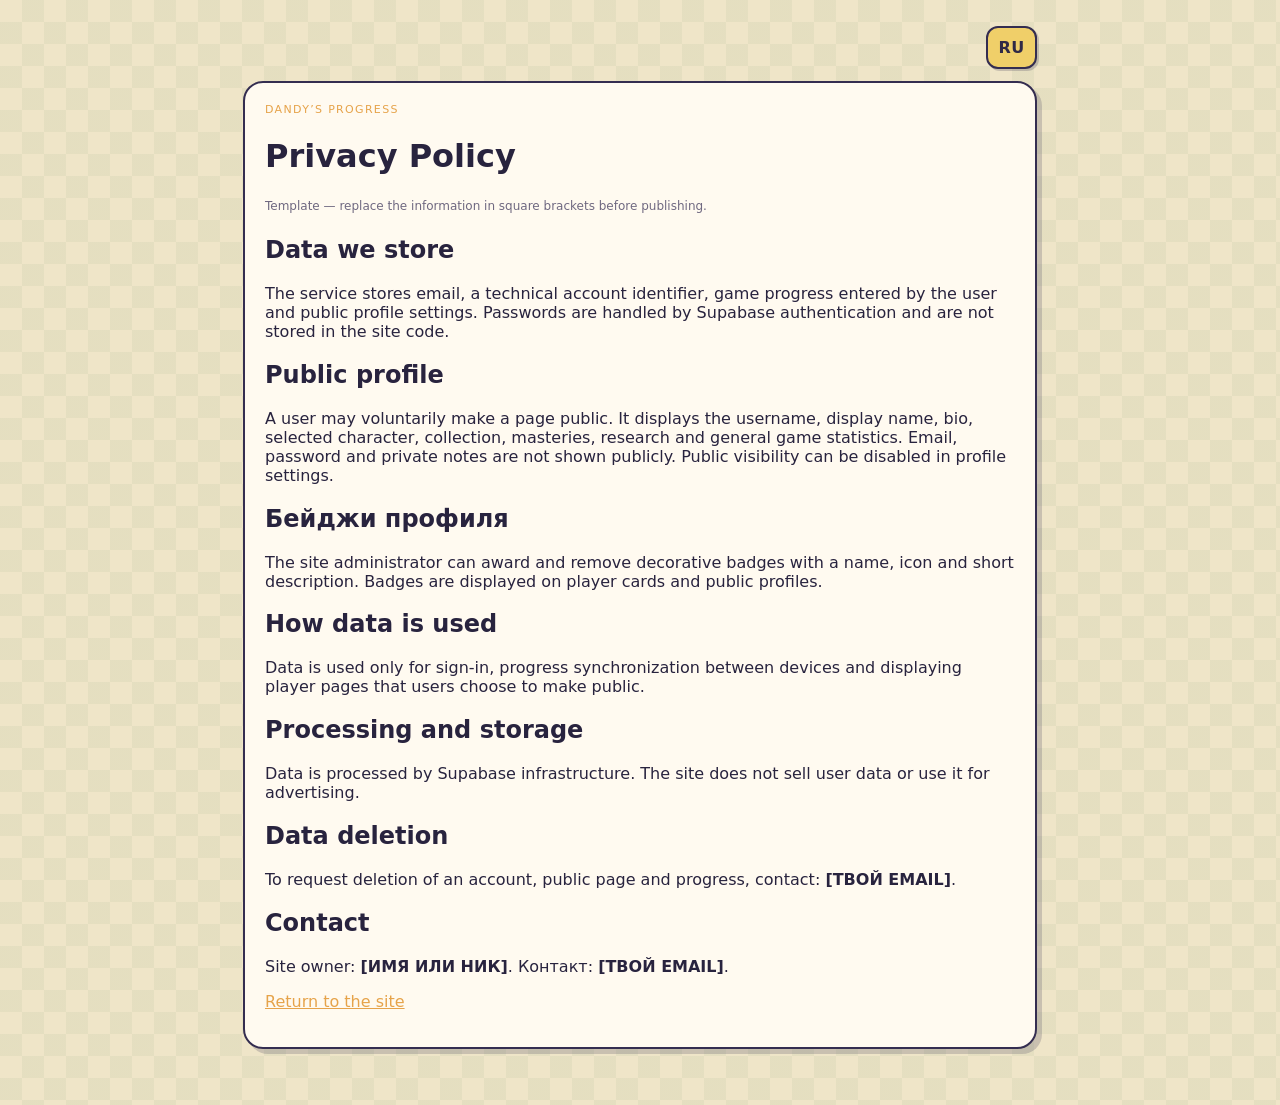
==== commit 848d1bca: "Add files via upload" ====
--- a/privacy.html
+++ b/privacy.html
@@ -4,6 +4,11 @@
   <meta charset="utf-8">
   <meta name="viewport" content="width=device-width,initial-scale=1">
   <title>Политика конфиденциальности — Dandy’s Progress</title>
+  <link rel="icon" href="favicon.ico" sizes="any">
+  <link rel="icon" type="image/png" sizes="32x32" href="favicon-32.png">
+  <link rel="icon" type="image/png" sizes="192x192" href="favicon-192.png">
+  <link rel="apple-touch-icon" href="apple-touch-icon.png">
+  <link rel="manifest" href="site.webmanifest">
   <link rel="stylesheet" href="styles.css">
 </head>
 <body>
@@ -21,6 +26,9 @@
 
       <h2>Публичный профиль</h2>
       <p>Пользователь может добровольно открыть страницу, на которой отображаются ник, имя, описание, выбранный персонаж, коллекция, мастерства, исследования и общая игровая статистика. Email, пароль и личные заметки публично не показываются. Публичность страницы можно отключить в настройках профиля.</p>
+
+      <h2>Бейджи профиля</h2>
+      <p>Администратор сайта может выдавать и удалять декоративные бейджи с названием, значком и кратким описанием. Бейджи отображаются в карточках и публичных профилях игроков.</p>
 
       <h2>Зачем используются данные</h2>
       <p>Данные используются только для входа, синхронизации прогресса между устройствами и показа добровольно открытых страниц игроков.</p>
--- a/styles.css
+++ b/styles.css
@@ -1750,3 +1750,345 @@
 
 /* Custom profile avatars */
 .custom-profile-image img { width: 100%; height: 100%; object-fit: cover; }
+
+
+/* ==============================================================
+   Dandy's Progress v11 — Gardenview theme
+   Тёплая бумага, шахматный пол, цветные таблички и толстые контуры.
+   ============================================================== */
+:root {
+  --bg: #efe5c8;
+  --bg-2: #e6d7b6;
+  --panel: #fffaf0;
+  --panel-2: #f6edda;
+  --panel-3: #eadfc8;
+  --panel-4: #ded0b4;
+  --text: #28233e;
+  --muted: #6f6880;
+  --muted-2: #8b8295;
+  --line: #342d50;
+  --line-soft: rgba(52,45,80,.16);
+  --accent: #8064c8;
+  --accent-strong: #684ba9;
+  --accent-soft: rgba(128,100,200,.16);
+  --accent-warm: #e6a34a;
+  --green: #65ad70;
+  --yellow: #efc95c;
+  --red: #d96871;
+  --cyan: #66aeca;
+  --shadow-sm: 3px 3px 0 rgba(52,45,80,.22);
+  --shadow-md: 5px 5px 0 rgba(52,45,80,.2);
+  --shadow-lg: 8px 8px 0 rgba(52,45,80,.18);
+  --radius-sm: 10px;
+  --radius-md: 14px;
+  --radius-lg: 20px;
+  font-family: "Trebuchet MS", Inter, ui-sans-serif, system-ui, sans-serif;
+}
+
+html { color-scheme: light; }
+body {
+  background-color: var(--bg);
+  background-image:
+    linear-gradient(45deg, rgba(104,142,98,.075) 25%, transparent 25%),
+    linear-gradient(-45deg, rgba(104,142,98,.075) 25%, transparent 25%),
+    linear-gradient(45deg, transparent 75%, rgba(104,142,98,.075) 75%),
+    linear-gradient(-45deg, transparent 75%, rgba(104,142,98,.075) 75%);
+  background-size: 44px 44px;
+  background-position: 0 0, 0 22px, 22px -22px, -22px 0;
+}
+
+::-webkit-scrollbar-thumb { background: #8a7aac; border: 3px solid #efe5c8; }
+::-webkit-scrollbar-track { background: #e8dcc0; }
+
+.sidebar {
+  background:
+    radial-gradient(circle at 32px 72px, rgba(255,255,255,.08) 0 3px, transparent 4px),
+    linear-gradient(180deg, #302a55 0%, #24203f 100%);
+  border-right: 3px solid #211d37;
+  color: #fff9e9;
+}
+.brand { border-bottom-color: rgba(255,255,255,.15); }
+.brand-mark {
+  border: 3px solid #1e1a36;
+  border-radius: 50%;
+  background: conic-gradient(#dc6872 0 16%, #eda34d 0 32%, #e8ce5f 0 48%, #70b475 0 64%, #67add0 0 80%, #8a69c6 0);
+  color: #fffaf0;
+  text-shadow: 2px 2px 0 #2a2345;
+  box-shadow: 3px 3px 0 #1e1a36;
+}
+.brand small, .sidebar-footer { color: #c9c0dc; }
+.sidebar-footer { border-top-color: rgba(255,255,255,.14); }
+.privacy-link { color: #f2d477; }
+.nav-btn { color: #d8d1e8; border-width: 2px; font-weight: 700; }
+.nav-btn span { color: #f0cb62; }
+.nav-btn:hover { background: rgba(255,255,255,.08); border-color: rgba(255,255,255,.16); color: #fff; }
+.nav-btn.active {
+  color: #2b2547;
+  background: #f4d86f;
+  border-color: #1e1a36;
+  box-shadow: 4px 4px 0 #1e1a36;
+  transform: translate(-2px,-2px);
+}
+.nav-btn.active span { color: #6e4daf; }
+.donation-nav { opacity: .3; }
+.donation-nav:hover { opacity: .72; }
+.nav-badge {
+  margin-left: auto;
+  min-width: 22px;
+  height: 22px;
+  padding: 0 6px;
+  border-radius: 999px;
+  display: inline-grid;
+  place-items: center;
+  background: #da6570;
+  color: #fff;
+  border: 2px solid #2a2347;
+  font-size: 11px;
+}
+
+.topbar {
+  background: rgba(255,250,240,.93);
+  border-bottom: 3px solid var(--line);
+  backdrop-filter: blur(12px);
+}
+.topbar h1 { color: #352d54; text-transform: none; }
+.topbar p, .save-state { color: var(--muted); }
+
+.hero, .panel, .stat-card, .entity-card, .player-card, .support-card, .dialog-card, .community-state {
+  border: 2px solid var(--line);
+  box-shadow: var(--shadow-md);
+  background: var(--panel);
+}
+.hero, .community-hero, .social-hero {
+  background:
+    linear-gradient(135deg, rgba(255,255,255,.68), rgba(255,255,255,.15)),
+    repeating-linear-gradient(90deg, #dfecc9 0 26px, #d4e5bc 26px 52px);
+  border: 3px solid var(--line);
+  box-shadow: var(--shadow-lg);
+}
+.hero::after, .community-hero::after, .social-hero::after {
+  content: "";
+  position: absolute;
+  inset: 9px;
+  border: 1px dashed rgba(52,45,80,.25);
+  border-radius: calc(var(--radius-lg) - 6px);
+  pointer-events: none;
+}
+.primary-btn, .secondary-btn, .danger-btn, .ghost-btn, .icon-btn, .filter-btn, .community-tab {
+  border: 2px solid var(--line);
+  box-shadow: 2px 2px 0 rgba(52,45,80,.22);
+  font-weight: 800;
+}
+.primary-btn { background: #76b879; color: #1f2930; }
+.primary-btn:hover { background: #86c689; transform: translate(-1px,-1px); }
+.secondary-btn { background: #f0cf69; color: #302946; }
+.secondary-btn:hover { background: #f6da84; }
+.danger-btn { background: #da7078; color: #fff; }
+.ghost-btn { background: #fffaf0; color: #5f5870; }
+.icon-btn { background: #fffaf0; color: #42395f; }
+input, select, textarea {
+  color: var(--text);
+  background: #fffdf7;
+  border: 2px solid #817791;
+  box-shadow: inset 2px 2px 0 rgba(52,45,80,.07);
+}
+input:focus, select:focus, textarea:focus { border-color: #6f50b1; outline: 3px solid rgba(128,100,200,.18); }
+.progress { background: #ddd2b9; border: 1px solid rgba(52,45,80,.28); }
+.progress span { background: linear-gradient(90deg, #72b777, #e4c65d); }
+.entity-card:nth-child(4n+1), .stat-card:nth-child(4n+1) { border-top: 7px solid #d86f76; }
+.entity-card:nth-child(4n+2), .stat-card:nth-child(4n+2) { border-top: 7px solid #e5b550; }
+.entity-card:nth-child(4n+3), .stat-card:nth-child(4n+3) { border-top: 7px solid #68aeca; }
+.entity-card:nth-child(4n), .stat-card:nth-child(4n) { border-top: 7px solid #8064c8; }
+.player-card-cover { background: #342d55; color: #fff6dc; }
+.player-card { overflow: hidden; }
+.account-avatar, .avatar { border: 2px solid var(--line); background: #efe1bd; }
+.dialog::backdrop { background: rgba(35,29,57,.66); backdrop-filter: blur(5px); }
+.toast { color: #fff; background: #342d55; border: 2px solid #171329; box-shadow: 4px 4px 0 rgba(0,0,0,.25); }
+
+/* Social page */
+.social-hero {
+  position: relative;
+  display: flex;
+  justify-content: space-between;
+  align-items: center;
+  gap: 22px;
+  padding: 28px 30px;
+  margin-bottom: 18px;
+  overflow: hidden;
+}
+.social-hero > * { position: relative; z-index: 1; }
+.social-hero h2 { margin: 4px 0 8px; font-size: clamp(28px, 4vw, 48px); letter-spacing: -.04em; }
+.social-hero p { margin: 0; max-width: 670px; color: #5e5770; line-height: 1.55; }
+.social-hero-stats { display: flex; gap: 8px; flex-wrap: wrap; justify-content: flex-end; }
+.social-hero-stats span { display: grid; min-width: 90px; padding: 11px 13px; border: 2px solid var(--line); border-radius: 13px; background: #fff9e9; text-align: center; box-shadow: 3px 3px 0 rgba(52,45,80,.18); color: var(--muted); font-size: 12px; }
+.social-hero-stats b { color: #4a3d71; font-size: 24px; }
+.social-tabs { display: flex; gap: 8px; margin: 0 0 18px; flex-wrap: wrap; }
+.social-tab { padding: 11px 16px; border-radius: 12px; background: #fff9e9; color: #665d78; cursor: pointer; }
+.social-tab span { display: inline-grid; place-items: center; min-width: 22px; height: 22px; margin-left: 6px; padding: 0 5px; border-radius: 999px; background: #ece0c5; font-size: 11px; }
+.social-tab.active { background: #8064c8; color: #fff; transform: translate(-1px,-1px); }
+.social-tab.active span { color: #342d50; background: #f0ce66; }
+.social-layout { min-height: 620px; display: grid; grid-template-columns: 320px minmax(0,1fr); border: 3px solid var(--line); border-radius: 19px; overflow: hidden; box-shadow: var(--shadow-lg); background: var(--panel); }
+.social-contacts { min-width: 0; padding: 14px; background: #eee2c6; border-right: 3px solid var(--line); }
+.social-contacts-head { display: flex; align-items: center; justify-content: space-between; padding: 4px 4px 12px; color: #4c4364; }
+.social-contact { width: 100%; display: grid; grid-template-columns: 48px minmax(0,1fr) auto; align-items: center; gap: 10px; padding: 10px; margin-bottom: 8px; border: 2px solid transparent; border-radius: 13px; background: transparent; color: var(--text); text-align: left; cursor: pointer; }
+.social-contact:hover { background: rgba(255,255,255,.55); border-color: rgba(52,45,80,.2); }
+.social-contact.active { background: #fff9e9; border-color: var(--line); box-shadow: 3px 3px 0 rgba(52,45,80,.19); }
+.social-contact .avatar, .social-person-open .avatar, .chat-profile .avatar { width: 48px; height: 48px; border-radius: 14px; overflow: hidden; flex: 0 0 auto; }
+.social-contact span, .social-person-open span, .chat-profile span { min-width: 0; display: grid; gap: 3px; }
+.social-contact strong, .social-person-open strong, .chat-profile strong { white-space: nowrap; overflow: hidden; text-overflow: ellipsis; }
+.social-contact small, .social-person-open small, .chat-profile small { color: var(--muted); white-space: nowrap; overflow: hidden; text-overflow: ellipsis; }
+.message-count { min-width: 24px; height: 24px; display: grid; place-items: center; padding: 0 6px; border-radius: 999px; background: #d86772; color: #fff; font-size: 11px; border: 2px solid #342d50; }
+.contact-dot { width: 10px; height: 10px; border-radius: 50%; background: #72b777; border: 2px solid #342d50; }
+.social-chat { min-width: 0; display: grid; grid-template-rows: auto minmax(0,1fr) auto auto; background: #fffaf0; }
+.social-chat-placeholder { place-items: center; min-height: 620px; text-align: center; color: var(--muted); }
+.social-chat-placeholder span, .chat-empty > span { display: block; font-size: 46px; color: #8064c8; }
+.chat-head { display: flex; align-items: center; justify-content: space-between; gap: 14px; padding: 13px 16px; border-bottom: 2px solid var(--line); background: #fff3d8; }
+.chat-profile, .social-person-open { min-width: 0; display: flex; align-items: center; gap: 11px; border: 0; background: transparent; color: var(--text); text-align: left; cursor: pointer; }
+.chat-actions { display: flex; gap: 7px; flex-wrap: wrap; justify-content: flex-end; }
+.chat-scroll { min-height: 0; max-height: 520px; overflow-y: auto; padding: 18px; background-image: radial-gradient(rgba(128,100,200,.12) 1.3px, transparent 1.3px); background-size: 18px 18px; }
+.chat-line { display: flex; margin: 6px 0; }
+.chat-line.mine { justify-content: flex-end; }
+.chat-bubble { max-width: min(72%, 620px); padding: 10px 12px 7px; border: 2px solid var(--line); border-radius: 15px 15px 15px 5px; background: #fffdf7; box-shadow: 2px 2px 0 rgba(52,45,80,.16); }
+.chat-line.mine .chat-bubble { background: #dfecc9; border-radius: 15px 15px 5px 15px; }
+.chat-bubble p { margin: 0; line-height: 1.45; overflow-wrap: anywhere; }
+.chat-bubble small { display: block; margin-top: 4px; color: #756d80; text-align: right; font-size: 10px; }
+.chat-day { display: flex; align-items: center; justify-content: center; margin: 16px 0 10px; }
+.chat-day span { padding: 4px 9px; border: 1px solid rgba(52,45,80,.25); border-radius: 999px; background: #f3e8ce; color: #766e80; font-size: 11px; }
+.chat-empty { min-height: 100%; display: grid; place-content: center; text-align: center; color: var(--muted); }
+.chat-empty p { max-width: 360px; line-height: 1.5; }
+.chat-composer { display: grid; grid-template-columns: minmax(0,1fr) auto; gap: 9px; padding: 12px 14px 8px; border-top: 2px solid var(--line); background: #fff3d8; }
+.chat-composer textarea { resize: none; min-height: 44px; max-height: 130px; }
+.chat-privacy { margin: 0; padding: 0 14px 10px; background: #fff3d8; color: #857d8e; font-size: 10px; }
+.social-empty { min-height: 210px; display: grid; place-content: center; justify-items: center; gap: 7px; padding: 24px; color: var(--muted); text-align: center; }
+.social-empty.compact { min-height: 120px; }
+.social-empty b { color: var(--text); font-size: 16px; }
+.social-empty .primary-btn { margin-top: 8px; }
+.search-mascot { font-size: 42px; color: #8064c8; }
+.request-grid { display: grid; grid-template-columns: 1fr 1fr; gap: 18px; }
+.request-grid .span-2 { grid-column: 1 / -1; }
+.social-row-list { display: grid; gap: 9px; }
+.social-person-row { display: flex; align-items: center; justify-content: space-between; gap: 12px; padding: 10px 11px; border: 2px solid rgba(52,45,80,.22); border-radius: 13px; background: #fffdf7; }
+.social-person-open { flex: 1; }
+.social-row-actions { display: flex; gap: 7px; flex-wrap: wrap; justify-content: flex-end; }
+.social-search-panel { max-width: 900px; margin: 0 auto; }
+.social-search { display: grid; grid-template-columns: auto minmax(0,1fr); align-items: center; gap: 8px; margin: 0 0 15px; }
+.social-search > span { font-size: 27px; color: #8064c8; }
+.social-search input { width: 100%; padding: 13px 14px; }
+.social-gate { min-height: 360px; display: grid; place-content: center; justify-items: center; text-align: center; padding: 32px; }
+.social-gate-icon { width: 70px; height: 70px; display: grid; place-items: center; margin-bottom: 12px; border-radius: 50%; background: #8064c8; color: #fff; border: 3px solid var(--line); box-shadow: 4px 4px 0 rgba(52,45,80,.2); font-weight: 900; font-size: 24px; }
+.social-gate h2 { margin: 0 0 8px; }
+.social-gate p { max-width: 560px; margin: 0 0 18px; color: var(--muted); line-height: 1.55; }
+.social-error { display: flex; align-items: center; justify-content: space-between; gap: 10px; margin-bottom: 14px; padding: 10px 12px; border: 2px solid #8a3f49; border-radius: 12px; background: #f8d9d9; color: #73313a; }
+.public-profile-actions { display: flex; gap: 8px; flex-wrap: wrap; justify-content: flex-end; }
+.social-fallback-avatar { display: grid; place-items: center; background: #e9cf72; font-weight: 900; }
+
+@media (max-width: 980px) {
+  .social-layout { grid-template-columns: 270px minmax(0,1fr); }
+  .chat-actions .ghost-btn { display: none; }
+}
+@media (max-width: 760px) {
+  .social-hero { align-items: flex-start; flex-direction: column; padding: 23px 20px; }
+  .social-hero-stats { justify-content: flex-start; }
+  .social-layout { grid-template-columns: 1fr; min-height: 0; }
+  .social-contacts { border-right: 0; border-bottom: 3px solid var(--line); max-height: 270px; overflow-y: auto; }
+  .social-chat-placeholder { min-height: 300px; }
+  .chat-scroll { max-height: 55vh; min-height: 360px; }
+  .request-grid { grid-template-columns: 1fr; }
+  .request-grid .span-2 { grid-column: auto; }
+  .chat-head { align-items: flex-start; }
+  .chat-actions { flex-direction: column; }
+  .chat-bubble { max-width: 87%; }
+}
+@media (max-width: 520px) {
+  .social-hero-stats span { min-width: 76px; padding: 8px; }
+  .social-hero-stats b { font-size: 20px; }
+  .social-person-row { align-items: flex-start; flex-direction: column; }
+  .social-row-actions { width: 100%; }
+  .social-row-actions button { flex: 1; }
+  .chat-composer { grid-template-columns: 1fr; }
+  .chat-composer button { width: 100%; }
+  .public-profile-actions { justify-content: flex-start; }
+}
+
+
+/* v12: favicon-backed identity and profile badges */
+.profile-badges {
+  display: flex;
+  flex-wrap: wrap;
+  align-items: center;
+  gap: 7px;
+  margin: 9px 0 12px;
+}
+.profile-badge {
+  --badge-bg: #ead27a;
+  --badge-border: #5b4314;
+  --badge-text: #2b230f;
+  display: inline-flex;
+  align-items: center;
+  max-width: 100%;
+  min-height: 30px;
+  gap: 6px;
+  padding: 4px 9px 4px 6px;
+  border: 2px solid var(--badge-border);
+  border-radius: 999px;
+  background: var(--badge-bg);
+  color: var(--badge-text);
+  box-shadow: 0 2px 0 color-mix(in srgb, var(--badge-border) 64%, transparent);
+  font-size: 12px;
+  font-weight: 900;
+  line-height: 1.1;
+}
+.profile-badge-icon {
+  display: grid;
+  place-items: center;
+  width: 21px;
+  height: 21px;
+  flex: 0 0 21px;
+  border-radius: 50%;
+  background: rgba(255,255,255,.52);
+  border: 1px solid rgba(40,28,61,.35);
+  font-size: 13px;
+}
+.badge-gold { --badge-bg:#f3d35f; --badge-border:#72511d; --badge-text:#2d210d; }
+.badge-green { --badge-bg:#9fd36f; --badge-border:#355b2e; --badge-text:#18351b; }
+.badge-blue { --badge-bg:#8fd1de; --badge-border:#315c72; --badge-text:#173444; }
+.badge-purple { --badge-bg:#b39ad9; --badge-border:#4d3c75; --badge-text:#2a1d43; }
+.badge-pink { --badge-bg:#eca5bd; --badge-border:#74405a; --badge-text:#431b30; }
+.badge-red { --badge-bg:#e68d81; --badge-border:#71362e; --badge-text:#421c17; }
+.badge-ink { --badge-bg:#433a63; --badge-border:#211b35; --badge-text:#fff9eb; }
+.badge-more { --badge-bg:#eee7d5; --badge-border:#756d62; --badge-text:#3d382f; padding-inline:9px; }
+.player-card .profile-badges { margin-top: -2px; }
+.public-profile-head + .profile-badges { margin: 14px 0 18px; }
+.badge-admin-inline { font-size: 11px; opacity: .78; }
+.badge-admin-dialog .dialog-card { width: min(760px, calc(100vw - 28px)); }
+.badge-admin-intro {
+  padding: 14px 16px;
+  margin-bottom: 16px;
+  border: 2px dashed rgba(47,42,87,.36);
+  border-radius: 16px;
+  background: rgba(255,255,255,.38);
+}
+.badge-admin-intro strong { display:block; font-size:16px; margin-bottom:4px; }
+.badge-admin-intro p { margin:0; color:var(--muted); }
+.badge-admin-form { margin-top: 4px; }
+.badge-admin-existing { margin-top: 18px; }
+.badge-admin-list { display:grid; gap:10px; }
+.badge-admin-row {
+  display:grid;
+  grid-template-columns: minmax(150px, auto) 1fr auto;
+  align-items:center;
+  gap:12px;
+  padding:11px;
+  border:2px solid var(--line);
+  border-radius:15px;
+  background:rgba(255,255,255,.48);
+}
+.badge-admin-row .profile-badge { margin:0; }
+.badge-admin-copy { min-width:0; display:flex; flex-direction:column; gap:3px; }
+.badge-admin-copy strong, .badge-admin-copy small { overflow:hidden; text-overflow:ellipsis; white-space:nowrap; }
+.badge-admin-copy small { color:var(--muted); }
+@media (max-width: 640px) {
+  .badge-admin-row { grid-template-columns: 1fr auto; }
+  .badge-admin-copy { grid-column:1 / -1; grid-row:2; }
+  .profile-badge { font-size:11px; }
+}
